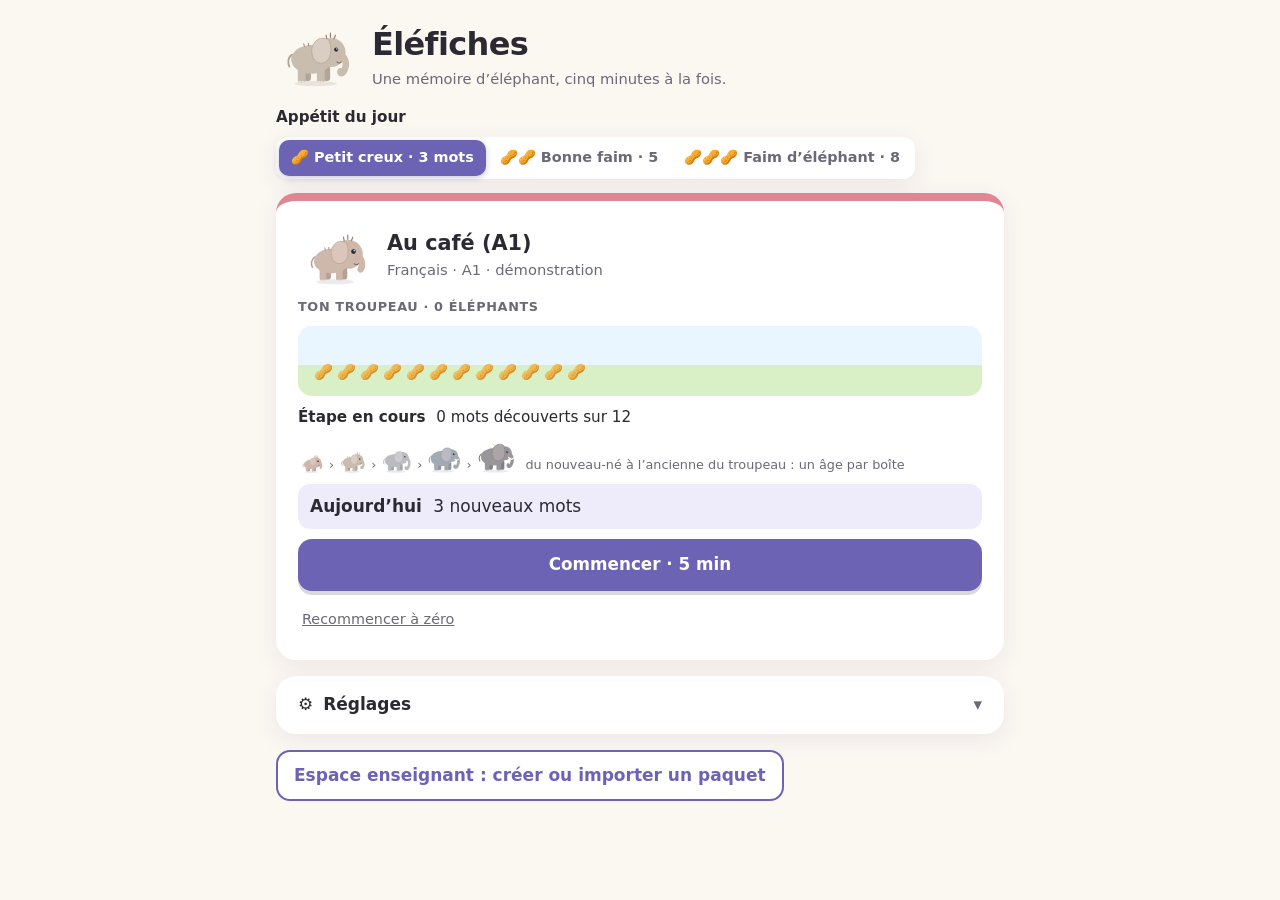
==== index.html @ a25e5dcf "Première version d'Éléfiches : moteur, sessions, éditeur de paquets Répétition espacée (FSRS), activ" ====
<!DOCTYPE html>
<html lang="fr">
<head>
<meta charset="utf-8">
<meta name="viewport" content="width=device-width, initial-scale=1">
<title>Éléfiches</title>
<meta name="description" content="Éléfiches : mémoriser le vocabulaire d'une langue par la répétition espacée.">
<link rel="icon" href="data:image/svg+xml,%3Csvg xmlns='http://www.w3.org/2000/svg' viewBox='50 14 62 62'%3E%3Ccircle cx='84' cy='42' r='20' fill='%23a4aab4'/%3E%3Cpath d='M98 45C109 50 107 68 101 74' fill='none' stroke='%23a4aab4' stroke-width='9' stroke-linecap='round'/%3E%3Cpath d='M80 22C62 14 50 32 55 48C59 62 75 64 82 50C85 42 85 30 80 22Z' fill='%23babac2' stroke='%238d939e'/%3E%3Ccircle cx='91' cy='38' r='3' fill='%232b2a33'/%3E%3C/svg%3E">
<link rel="stylesheet" href="css/app.css">
</head>
<body>
<main id="app"><p style="padding:24px">Éléfiches…</p></main>
<noscript>Éléfiches a besoin de JavaScript pour fonctionner.</noscript>
<script type="module" src="js/app.js"></script>
</body>
</html>
---- css/app.css ----
/* Éléfiches — feuille de style. Couleurs principales en variables pour faciliter une future charte. */
:root {
  --bg: #fbf7f1; --card: #ffffff; --ink: #2b2a33; --muted: #6b6878; --line: #e9e3da;
  --brand: #6c63b5; --brand-ink: #ffffff; --brand-soft: #eeecfa; --accent: #ff7a59;
  --good: #1f8a5b; --good-soft: #e3f5ec; --soft: #fff3e2; --soft-ink: #8a5a12; --warn: #b3261e;
  --radius: 20px; --shadow: 0 6px 24px rgba(60, 50, 110, .08);
  font-family: ui-rounded, "SF Pro Rounded", "Nunito", "Segoe UI", system-ui, sans-serif;
  color-scheme: light dark;
}
@media (prefers-color-scheme: dark) {
  :root { --bg: #17161d; --card: #22212b; --ink: #f1eff7; --muted: #a9a5b8; --line: #34323f;
    --brand: #9d95e6; --brand-ink: #17161d; --brand-soft: #2c2a45; --good: #5fd3a0; --good-soft: #1c3a2e;
    --soft: #3a2f1c; --soft-ink: #f2c77d; --warn: #ff8a80; --shadow: none; }
}
* { box-sizing: border-box; }
body { margin: 0; background: var(--bg); color: var(--ink); font-size: 17px; line-height: 1.5; }
#app { max-width: 760px; margin: 0 auto; padding: 20px 16px 64px; }
h1, h2, h3, p { margin: 0; }
h1 { font-size: 2rem; letter-spacing: -.02em; }
button, input, select { font: inherit; color: inherit; }
button { cursor: pointer; }
:focus-visible { outline: 3px solid var(--accent); outline-offset: 2px; }

.top { display: flex; align-items: center; gap: 14px; flex-wrap: wrap; margin-bottom: 16px; }
.brand { flex: 1; min-width: 180px; }
.brand p, .meta { color: var(--muted); font-size: .92rem; }
select, input:not([type=file]) { background: var(--card); border: 2px solid var(--line); border-radius: 12px; padding: 8px 10px; }
.mascot { flex: none; }

.banner { background: var(--brand-soft); border-radius: 14px; padding: 10px 14px; font-size: .92rem; margin-bottom: 12px; }
.banner.warn { background: var(--soft); color: var(--soft-ink); }
.banner.good { background: var(--good-soft); }

.card { background: var(--card); border-radius: var(--radius); box-shadow: var(--shadow); padding: 22px; margin-bottom: 16px; }
.decks { display: grid; gap: 16px; grid-template-columns: repeat(auto-fit, minmax(280px, 1fr)); }
.deck { border-top: 8px solid hsl(var(--th) 60% 70%); display: flex; flex-direction: column; gap: 10px; margin: 0; }
.deck h2 { font-size: 1.3rem; }
.boxes { display: flex; gap: 3px; height: 26px; border-radius: 10px; overflow: hidden; font-size: .78rem; font-weight: 700; }
.boxes span { display: grid; place-items: center; min-width: 22px; color: #2b2a33; }
.b0 { background: #dcd8cf; } .b1 { background: #ffd0c2; } .b2 { background: #ffe2a8; } .b3 { background: #d9ecb0; } .b4 { background: #a9e3c5; } .b5 { background: #9fd0f5; }
.stats { list-style: none; display: flex; gap: 16px; padding: 0; margin: 0; color: var(--muted); font-size: .92rem; }
.stats b { color: var(--ink); font-size: 1.25rem; margin-right: 3px; }
.herd { font-size: .9rem; color: var(--muted); min-height: 26px; }
.mini { display: inline-block; vertical-align: middle; margin-right: 2px; }
.rest { background: var(--good-soft); border-radius: 12px; padding: 10px 12px; font-size: .92rem; }

.primary { background: var(--brand); color: var(--brand-ink); border: 0; border-radius: 14px; padding: 13px 20px; font-weight: 700; font-size: 1.05rem; box-shadow: 0 4px 0 rgba(0, 0, 0, .15); }
.primary:active { transform: translateY(2px); box-shadow: 0 2px 0 rgba(0, 0, 0, .15); }
.link { background: none; border: 0; color: var(--muted); text-decoration: underline; padding: 8px 4px; font-size: .9rem; align-self: flex-start; }
.link.danger { color: var(--warn); font-weight: 700; }
.icon { background: var(--brand-soft); border: 0; border-radius: 50%; width: 44px; height: 44px; font-size: 1.1rem; vertical-align: middle; }
.row { display: flex; gap: 12px; align-items: center; flex-wrap: wrap; margin-top: 14px; }

.import form { display: grid; gap: 12px; margin-top: 12px; }
.import label, .typed label { display: grid; gap: 4px; font-size: .92rem; color: var(--muted); }
.import .primary { justify-self: start; }

.bar { display: flex; align-items: center; gap: 10px; margin-bottom: 8px; }
.trunk { flex: 1; display: flex; align-items: center; min-width: 0; }
.trunk .head { flex: none; margin-right: -12px; position: relative; z-index: 1; }
.trunk .track { flex: 1; height: 16px; background: var(--line); border-radius: 99px; overflow: hidden; }
.trunk .track span { display: block; height: 100%; min-width: 14px; background: #a4aab4; border-radius: 99px; transition: width .5s cubic-bezier(.3, 1.4, .5, 1); }
.trunk .nut { font-size: 1.3rem; margin-left: 4px; }
.dots { display: flex; gap: 5px; }
.dots i { width: 14px; height: 14px; border-radius: 50%; border: 2px solid var(--accent); }
.dots i.on { background: var(--accent); }
.where { margin-bottom: 10px; }
.chip { display: inline-block; background: var(--brand-soft); border-radius: 99px; padding: 3px 11px; font-size: .82rem; font-weight: 600; }
.chip.theme { background: hsl(var(--th) 70% 90%); color: hsl(var(--th) 45% 28%); }
.chips { display: flex; gap: 6px; flex-wrap: wrap; margin: 8px 0; }

.study { border-top: 10px solid hsl(var(--th) 60% 70%); display: grid; gap: 12px;
  background: linear-gradient(hsl(var(--th) 75% 95%), var(--card) 150px); }
@media (prefers-color-scheme: dark) { .study { background: linear-gradient(hsl(var(--th) 30% 22%), var(--card) 150px); } }
.kicker, .question { color: var(--muted); font-weight: 700; font-size: .95rem; }
.kicker { color: var(--accent); text-transform: uppercase; letter-spacing: .06em; font-size: .8rem; }
.word { font-size: 2rem; line-height: 1.2; }
.ipa { color: var(--muted); }
.def { font-size: 1.1rem; } .def.big { font-size: 1.35rem; font-weight: 600; }
.example { font-style: italic; border-left: 4px solid var(--line); padding-left: 12px; }
.sentence { font-size: 1.35rem; font-weight: 600; line-height: 1.7; }
.gap { display: inline-block; border-bottom: 4px solid var(--accent); border-radius: 2px; margin: 0 4px; line-height: 1; }
mark { background: var(--good-soft); color: inherit; border-radius: 6px; padding: 1px 6px; }
.hint { font-size: .95rem; color: var(--muted); }
.hint span:first-child { font-weight: 700; text-transform: uppercase; font-size: .75rem; letter-spacing: .06em; margin-right: 6px; }
.illus { max-width: 100%; max-height: 220px; border-radius: 14px; justify-self: center; }

.options { display: grid; gap: 10px; }
.option { text-align: left; background: var(--card); border: 2px solid var(--line); border-radius: 14px; padding: 14px 16px; font-size: 1.05rem; min-height: 56px; }
.option:not(:disabled):hover { border-color: var(--brand); }
.option kbd { display: inline-grid; place-items: center; width: 26px; height: 26px; border-radius: 8px; background: var(--brand-soft); font: inherit; font-size: .8rem; font-weight: 700; margin-right: 8px; }
.option.right { border-color: var(--good); background: var(--good-soft); }
.option.wrong { border-color: var(--soft-ink); background: var(--soft); }
.option:disabled { cursor: default; color: inherit; opacity: 1; }
.typed input { font-size: 1.25rem; padding: 12px 14px; width: 100%; }

.feedback { display: grid; gap: 8px; border-left: 8px solid var(--good); }
.feedback.soft { border-left-color: #f0b450; background: var(--soft); }
.feedback h3 { font-size: 1.3rem; }
.feedback .primary { justify-self: start; margin-top: 6px; }
.done { text-align: center; display: grid; gap: 10px; justify-items: center; }
@media (prefers-reduced-motion: reduce) { * { transition: none !important; } }

/* Accueil */
.deckhead { display: flex; align-items: center; gap: 12px; }
.label { font-size: .8rem; font-weight: 700; text-transform: uppercase; letter-spacing: .05em; color: var(--muted); }
.gauge { height: 14px; background: var(--line); border-radius: 99px; overflow: hidden; }
.gauge span { display: block; height: 100%; border-radius: 99px; background: linear-gradient(90deg, #8d84d1, #ff7a59); transition: width .6s; }
.gauge.wide { width: min(100%, 320px); }
.boxes { height: 22px; }
.herd b, .mission b { margin-right: 6px; }
.mission { background: var(--brand-soft); border-radius: 12px; padding: 10px 12px; }
.secondary { background: var(--card); border: 2px solid var(--brand); color: var(--brand); border-radius: 14px; padding: 11px 16px; font-weight: 700; }
.secondary.small { padding: 7px 12px; font-size: .9rem; border-radius: 11px; }
details.settings { margin-top: 16px; padding: 0; overflow: hidden; }
details.settings summary { font-weight: 700; cursor: pointer; padding: 16px 22px; list-style: none; display: flex; align-items: center; gap: 10px; }
details.settings summary::-webkit-details-marker { display: none; }
details.settings summary::after { content: "▾"; margin-left: auto; color: var(--muted); transition: transform .2s; }
details.settings[open] summary::after { transform: rotate(180deg); }
details.settings[open] summary { border-bottom: 1px solid var(--line); }
.setrow { display: flex; justify-content: space-between; align-items: center; gap: 10px 16px; flex-wrap: wrap; padding: 12px 22px; font-size: .95rem; }
.setrow + .setrow { border-top: 1px solid var(--line); }
.seg { display: inline-flex; background: var(--bg); border-radius: 12px; padding: 3px; gap: 2px; flex-wrap: wrap; }
.seg button { border: 0; background: none; border-radius: 10px; padding: 7px 12px; font-size: .9rem; font-weight: 600; color: var(--muted); min-height: 36px; }
.seg button[aria-pressed=true] { background: var(--brand); color: var(--brand-ink); box-shadow: 0 2px 6px rgba(60, 50, 110, .25); }

/* Session */
.gloss { color: var(--muted); font-size: 1rem; }
.gloss::before { content: "→ "; }
.hint { display: grid; gap: 2px; font-size: .95rem; color: var(--muted); }
.hint .tag { font-weight: 700; text-transform: uppercase; font-size: .75rem; letter-spacing: .06em; }
.hintdef { color: var(--ink); }
.win { display: flex; align-items: center; gap: 10px; font-weight: 700; background: var(--card); border-radius: 14px; padding: 8px 12px; }
.hop { animation: hop .7s ease-out 2; transform-origin: 50% 90%; }
@keyframes hop { 0%, 100% { transform: translateY(0) scale(1); } 35% { transform: translateY(-12px) scale(1.06, .96); } 60% { transform: translateY(0) scale(.97, 1.04); } }
.big { font-size: 1.3rem; font-weight: 700; }
.done .row { justify-content: center; }
.toast { position: fixed; left: 50%; bottom: 20px; transform: translateX(-50%); background: var(--ink); color: var(--bg); padding: 10px 16px; border-radius: 12px; font-size: .92rem; max-width: 90vw; z-index: 5; }

/* Espace enseignant */
.lead { color: var(--muted); margin: 6px 0 16px; }
.steps { margin: 0; padding-left: 22px; display: grid; gap: 8px; }
.models { list-style: none; margin: 12px 0 0; padding: 0; display: grid; gap: 14px; }
.models li { display: grid; gap: 4px; }
.scroll { overflow-x: auto; }
table { border-collapse: collapse; width: 100%; font-size: .92rem; margin-top: 10px; }
th, td { text-align: left; vertical-align: top; padding: 8px 10px; border-bottom: 1px solid var(--line); }
tbody th { white-space: nowrap; font-family: ui-monospace, monospace; font-size: .85rem; }


/* Troupeau */
.prairie { display: flex; flex-wrap: wrap; align-items: flex-end; gap: 2px 4px; min-height: 70px; padding: 14px 10px 8px; border-radius: 14px;
  background: linear-gradient(#e9f6ff 0 55%, #d9efc6 55%); }
@media (prefers-color-scheme: dark) { .prairie { background: linear-gradient(#232b3a 0 55%, #26371f 55%); } }
.prairie .ele { line-height: 0; }
.prairie .seeds { display: inline-flex; flex-wrap: wrap; gap: 4px; align-items: center; margin-left: 6px; padding-bottom: 4px; }
.prairie .seeds i { font-style: normal; font-size: .95rem; opacity: .8; }
.prairie .seeds small { color: #5c5a52; font-size: .75rem; }

/* Éditeur */
.sec { margin: 22px 0 10px; font-size: 1.2rem; }
.decklist, .cardlist { list-style: none; margin: 12px 0 0; padding: 0; display: grid; gap: 10px; }
.decklist li { display: flex; justify-content: space-between; align-items: center; gap: 10px; flex-wrap: wrap; padding-bottom: 10px; border-bottom: 1px solid var(--line); }
.decklist li:last-child { border: 0; padding-bottom: 0; }
.decklist .row { margin: 0; }
.tools { margin: 0; } .tools input { flex: 1; min-width: 150px; }
.cardrow { width: 100%; display: flex; align-items: center; gap: 12px; text-align: left; background: var(--card); border: 2px solid var(--line); border-radius: 14px; padding: 8px 12px; }
.cardrow:hover { border-color: var(--brand); }
.cardrow img, .cardrow .swatch { flex: none; width: 44px; height: 44px; border-radius: 10px; object-fit: cover; background: hsl(var(--th) 65% 85%); }
.cardrow .marks { margin-left: auto; }
textarea { font: inherit; color: inherit; background: var(--card); border: 2px solid var(--line); border-radius: 12px; padding: 8px 10px; resize: vertical; }
fieldset { border: 2px solid var(--line); border-radius: 14px; padding: 12px; display: grid; gap: 8px; margin: 0; min-width: 0; }
fieldset input { max-width: 100%; min-width: 0; }
fieldset .illus { max-height: 160px; justify-self: start; }
form.import { display: grid; gap: 12px; }
form.import label { min-width: 0; }
legend { font-weight: 700; padding: 0 6px; font-size: .92rem; }
.two { display: grid; gap: 12px; grid-template-columns: repeat(auto-fit, minmax(180px, 1fr)); }
[hidden] { display: none !important; }

.stage { font-size: .95rem; } .stage b { margin-right: 6px; }
.sethint { padding: 0 22px 12px; font-size: .82rem; color: var(--muted); }

.appetite { display: flex; align-items: center; justify-content: space-between; gap: 8px 14px; flex-wrap: wrap; margin-bottom: 14px; font-weight: 700; font-size: .95rem; }
.appetite .seg { background: var(--card); box-shadow: var(--shadow); }
.ages { display: flex; align-items: flex-end; gap: 3px; flex-wrap: wrap; font-size: .8rem; }
.ages span:last-child { margin-left: 6px; }
.quip { font-style: italic; color: var(--muted); }

/* Éléphants animés. Les origines sont exprimées dans le repère du dessin (viewBox). */
.mascot, .head { overflow: visible; }
.e-ear { transform-origin: 82px 38px; } .e-trunk { transform-origin: 97px 45px; } .e-tail { transform-origin: 20px 44px; } .e-eye { transform-origin: 91px 38px; }
.e-zz { display: none; }
.idle .e-ear { animation: flap 6s ease-in-out infinite; } .idle .e-tail { animation: wag 5s ease-in-out infinite; } .idle .e-eye { animation: blink 4.6s linear infinite; }
.ele:nth-child(3n) .e-ear, .ele:nth-child(3n) .e-tail { animation-delay: -2s; } .ele:nth-child(3n+1) .e-ear, .ele:nth-child(3n+1) .e-eye { animation-delay: -3.7s; }
.ele:nth-child(5n) .e-tail { animation-delay: -1.1s; }
@keyframes flap { 0%, 86%, 100% { transform: scaleX(1); } 90% { transform: scaleX(.7); } 94% { transform: scaleX(1.04); } 97% { transform: scaleX(.8); } }
@keyframes wag { 0%, 88%, 100% { transform: rotate(0); } 91% { transform: rotate(22deg); } 94% { transform: rotate(-14deg); } 97% { transform: rotate(12deg); } }
@keyframes blink { 0%, 95%, 100% { transform: scaleY(1); } 97.5% { transform: scaleY(.1); } }
/* Joie : petit saut, trompe levée, oreilles qui battent. */
.joy, .hop .mascot { animation: hop .7s ease-out 2; transform-origin: 50% 90%; }
.joy .e-trunk, .hop .e-trunk { animation: toot 1.4s ease-in-out 1; } .joy .e-ear, .hop .e-ear { animation: flapfast .35s ease-in-out 4; }
@keyframes toot { 0%, 100% { transform: rotate(0); } 25%, 70% { transform: rotate(-78deg); } 47% { transform: rotate(-64deg); } }
@keyframes flapfast { 0%, 100% { transform: scaleX(1); } 50% { transform: scaleX(.68); } }
/* Erreur : l'éléphant se cache derrière son oreille, puis risque un œil. */
.oops .e-ear { animation: hide 2.6s ease-in-out forwards; } .oops .e-tail { animation: wag 1.2s ease-in-out 2; }
@keyframes hide { 0% { transform: translate(0); } 18%, 62% { transform: translate(13px, 1px) scaleX(1.12); } 78% { transform: translate(6px); } 88% { transform: translate(12px, 1px) scaleX(1.1); } 100% { transform: translate(5px); } }
.oopsrow { display: flex; align-items: center; gap: 10px; font-style: italic; min-height: 46px; }
/* Sieste : œil fermé, petits z. */
.sleep .e-eye { transform: scaleY(.12); } .sleep .e-zz { display: block; animation: zz 2.8s ease-in-out infinite; } .sleep .e-zz.z2 { animation-delay: -1.4s; }
@keyframes zz { 0% { opacity: 0; transform: translate(0, 6px); } 40% { opacity: 1; } 100% { opacity: 0; transform: translate(4px, -8px); } }
/* Fin de session : pluie de cacahuètes. */
.done { position: relative; overflow: hidden; } .done > * { position: relative; }
.rain { position: absolute !important; inset: 0; pointer-events: none; }
.rain i { position: absolute; top: -40px; font-style: normal; animation: fall 2.1s cubic-bezier(.4, 0, .9, .6) forwards; }
@keyframes fall { 0% { transform: translateY(0) rotate(0); opacity: 1; } 80% { opacity: 1; } 100% { transform: translateY(640px) rotate(320deg); opacity: 0; } }
@media (prefers-reduced-motion: reduce) { .mascot, .head, .mascot *, .head *, .rain i { animation: none !important; } .rain { display: none; } }
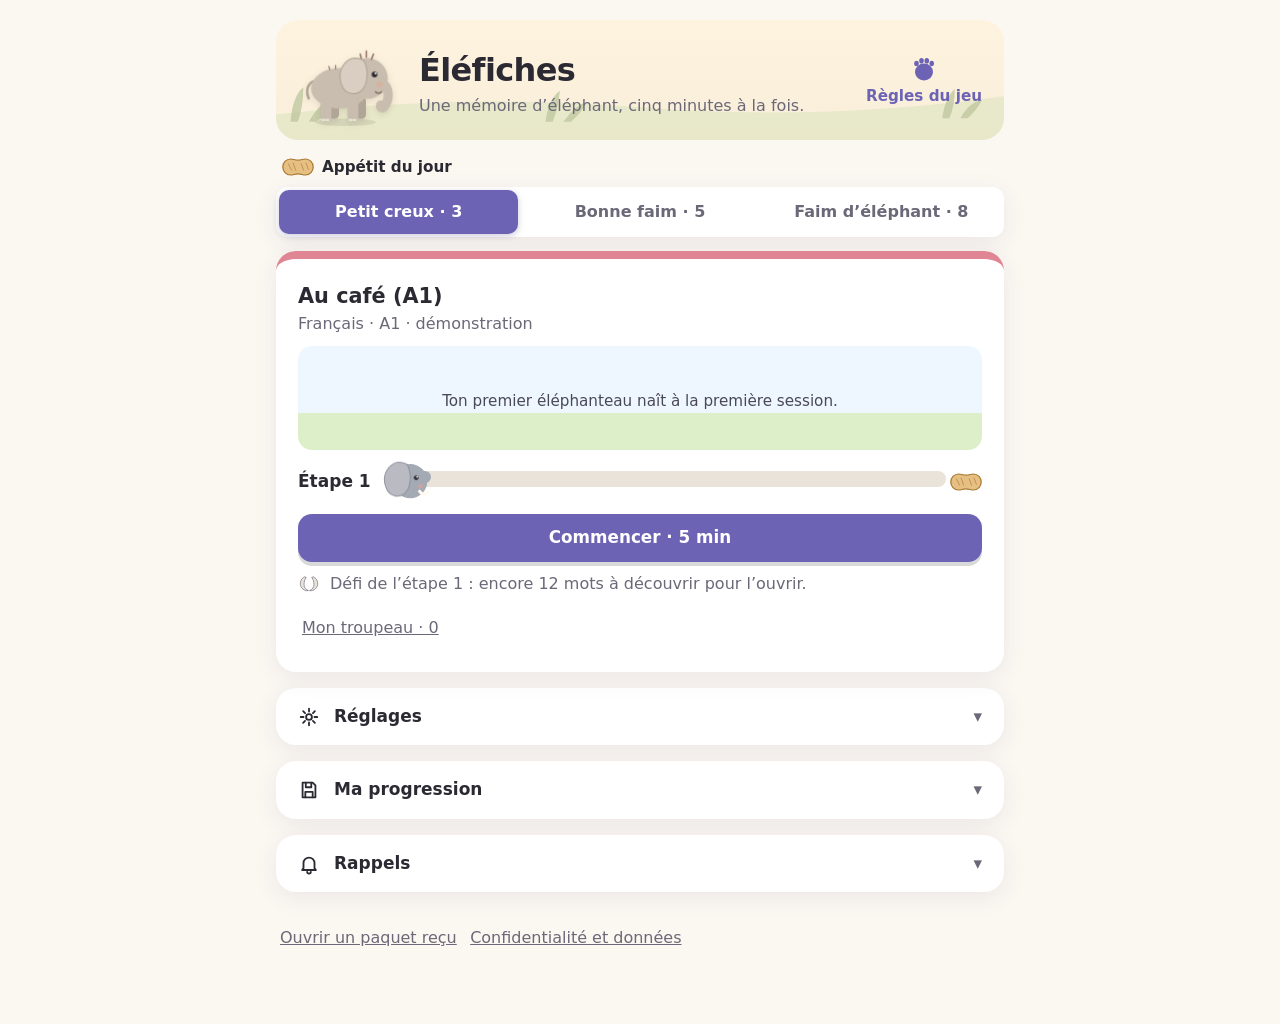
==== commit ed3fa397: "Version 10 : écoute, oral, phrases, course, sauvegarde, confidentialité, sécurité - Exercices : écou" ====
--- a/index.html
+++ b/index.html
@@ -2,10 +2,18 @@
 <html lang="fr">
 <head>
 <meta charset="utf-8">
+<meta http-equiv="Content-Security-Policy" content="default-src 'self'; script-src 'self'; style-src 'self' 'unsafe-inline'; style-src-elem 'self'; img-src 'self' data: blob:; media-src 'self' data: blob:; connect-src 'self' blob:; frame-src 'none'; worker-src 'none'; object-src 'none'; base-uri 'self'; form-action 'none'">
+<meta name="referrer" content="no-referrer">
 <meta name="viewport" content="width=device-width, initial-scale=1">
 <title>Éléfiches</title>
 <meta name="description" content="Éléfiches : mémoriser le vocabulaire d'une langue par la répétition espacée.">
 <link rel="icon" href="data:image/svg+xml,%3Csvg xmlns='http://www.w3.org/2000/svg' viewBox='50 14 62 62'%3E%3Ccircle cx='84' cy='42' r='20' fill='%23a4aab4'/%3E%3Cpath d='M98 45C109 50 107 68 101 74' fill='none' stroke='%23a4aab4' stroke-width='9' stroke-linecap='round'/%3E%3Cpath d='M80 22C62 14 50 32 55 48C59 62 75 64 82 50C85 42 85 30 80 22Z' fill='%23babac2' stroke='%238d939e'/%3E%3Ccircle cx='91' cy='38' r='3' fill='%232b2a33'/%3E%3C/svg%3E">
+<meta name="theme-color" content="#fbf7f1">
+<meta name="mobile-web-app-capable" content="yes">
+<meta name="apple-mobile-web-app-capable" content="yes">
+<meta name="apple-mobile-web-app-title" content="Éléfiches">
+<link rel="apple-touch-icon" href="icons/elefiches-180.png">
+<link rel="icon" type="image/png" sizes="512x512" href="icons/elefiches-512.png">
 <link rel="stylesheet" href="css/app.css">
 </head>
 <body>
--- a/css/app.css
+++ b/css/app.css
@@ -1,7 +1,7 @@
 /* Éléfiches — feuille de style. Couleurs principales en variables pour faciliter une future charte. */
 :root {
   --bg: #fbf7f1; --card: #ffffff; --ink: #2b2a33; --muted: #6b6878; --line: #e9e3da;
-  --brand: #6c63b5; --brand-ink: #ffffff; --brand-soft: #eeecfa; --accent: #ff7a59;
+  --brand: #6c63b5; --brand-ink: #ffffff; --brand-soft: #eeecfa; --accent: #ff7a59; --accent-ink: #a8391f;
   --good: #1f8a5b; --good-soft: #e3f5ec; --soft: #fff3e2; --soft-ink: #8a5a12; --warn: #b3261e;
   --radius: 20px; --shadow: 0 6px 24px rgba(60, 50, 110, .08);
   font-family: ui-rounded, "SF Pro Rounded", "Nunito", "Segoe UI", system-ui, sans-serif;
@@ -9,7 +9,7 @@
 }
 @media (prefers-color-scheme: dark) {
   :root { --bg: #17161d; --card: #22212b; --ink: #f1eff7; --muted: #a9a5b8; --line: #34323f;
-    --brand: #9d95e6; --brand-ink: #17161d; --brand-soft: #2c2a45; --good: #5fd3a0; --good-soft: #1c3a2e;
+    --brand: #9d95e6; --brand-ink: #17161d; --brand-soft: #2c2a45; --accent-ink: #ffab94; --good: #5fd3a0; --good-soft: #1c3a2e;
     --soft: #3a2f1c; --soft-ink: #f2c77d; --warn: #ff8a80; --shadow: none; }
 }
 * { box-sizing: border-box; }
@@ -215,3 +215,182 @@
 .rain i { position: absolute; top: -40px; font-style: normal; animation: fall 2.1s cubic-bezier(.4, 0, .9, .6) forwards; }
 @keyframes fall { 0% { transform: translateY(0) rotate(0); opacity: 1; } 80% { opacity: 1; } 100% { transform: translateY(640px) rotate(320deg); opacity: 0; } }
 @media (prefers-reduced-motion: reduce) { .mascot, .head, .mascot *, .head *, .rain i { animation: none !important; } .rain { display: none; } }
+
+/* ----- Accueil simplifié ----- */
+.top { flex-wrap: nowrap; align-items: center; }
+.rulesbtn { margin-left: auto; display: inline-flex; flex-direction: column; align-items: center; gap: 2px; background: none; border: 0; color: var(--brand); font-weight: 700; font-size: .95rem; padding: 6px 8px; border-radius: 12px; min-width: 48px; min-height: 48px; }
+.aplabel { display: inline-flex; align-items: center; gap: 8px; }
+.prairie { justify-content: center; gap: 6px 10px; min-height: 104px; padding: 16px 10px 10px; background: linear-gradient(#eef7ff 0 64%, #dcefc9 64%); }
+.hintline { align-self: center; color: #4a4857; font-size: .95rem; text-align: center; }
+.stagebar { display: flex; align-items: center; gap: 12px; font-weight: 700; }
+.stagebar .trunk { flex: 1; }
+.nut { flex: none; margin-left: 6px; }
+.herdlist, .agelist { list-style: none; margin: 12px 0 0; padding: 0; display: grid; gap: 14px 10px; grid-template-columns: repeat(auto-fill, minmax(104px, 1fr)); }
+.herdlist li { display: grid; justify-items: center; text-align: center; gap: 2px; }
+.agelist { grid-template-columns: 1fr; } .agelist li { display: flex; align-items: center; gap: 12px; }
+
+/* ----- Accessibilité : tailles, capitales, italiques, cibles tactiles ----- */
+.meta, .brand p, .banner, .rest, .link, .hint, .chip, .herd, .import label, .typed label, .setrow, .sethint, .seg button, table, .stats, .toast, legend, .secondary.small, .ages { font-size: 1rem; }
+.label, .kicker, .hint .tag, .hint span:first-child { text-transform: none; letter-spacing: 0; font-size: 1rem; }
+.kicker { color: var(--accent-ink); }
+.example, .quip, .oopsrow { font-style: normal; }
+.quip, .oopsrow { color: var(--muted); }
+.seg button { min-height: 44px; } .link { min-height: 44px; } .icon { width: 48px; height: 48px; }
+.option .mark { font-weight: 700; margin-left: 6px; }
+.done { text-align: left; justify-items: start; } .done > .mascot { justify-self: center; } .done h2, .done .big { justify-self: center; text-align: center; }
+.done .row { justify-content: flex-start; }
+p { max-width: 68ch; }
+
+.askline { font-weight: 700; }
+
+/* ---------- Version « tout en choix » : rappel de tête, phrase à reconstruire, défi d'étape ---------- */
+.gate { display: grid; gap: 4px; padding: 16px; border-radius: 16px; background: var(--brand-soft); }
+.gate .row { margin-top: 10px; }
+.situation { font-size: 1.2rem; font-weight: 600; padding: 14px 16px; border-left: 6px solid hsl(var(--th) 55% 60%); background: var(--bg); border-radius: 0 14px 14px 0; }
+.line, .bank { display: flex; flex-wrap: wrap; gap: 8px; align-items: center; }
+.line { min-height: 68px; padding: 10px; border: 2px dashed var(--muted); border-radius: 16px; font-size: 1.15rem; font-weight: 600; }
+.placeholder { color: var(--muted); font-weight: 400; font-size: 1rem; }
+.chunk { background: var(--card); border: 2px solid var(--brand); border-radius: 12px; padding: 9px 14px; min-height: 46px; font-size: 1.1rem; touch-action: none; user-select: none; -webkit-user-select: none; }
+.chunk:disabled { opacity: .35; cursor: default; }
+.chunk.locked { opacity: 1; border-color: var(--good); background: var(--good-soft); }
+.chunk.lifted { opacity: .3; }
+.chunk.ghost { position: fixed; z-index: 20; margin: -24px 0 0 -30px; pointer-events: none; box-shadow: 0 8px 20px rgba(0, 0, 0, .25); }
+.again { color: var(--soft-ink); background: var(--soft); border-radius: 12px; padding: 8px 12px; }
+.spelling { font-size: 1.5rem; font-weight: 700; }
+.spelling mark, .banklist mark { background: var(--good-soft); color: inherit; border-bottom: 3px solid var(--good); padding: 0 2px; border-radius: 4px; }
+.explain { background: var(--bg); border-radius: 12px; padding: 8px 12px; }
+.matchgrid { display: grid; grid-template-columns: minmax(0, 2fr) minmax(0, 3fr); gap: 10px; align-items: start; }
+.matchgrid > div { display: grid; gap: 8px; }
+.tile { text-align: left; background: var(--card); border: 2px solid var(--line); border-radius: 14px; padding: 10px 12px; min-height: 56px; font-size: 1rem; }
+.tile.sel { border-color: var(--brand); background: var(--brand-soft); }
+.tile.ok { border-color: var(--good); background: var(--good-soft); opacity: .75; cursor: default; }
+.tile.bad { border-color: var(--soft-ink); background: var(--soft); }
+.banklist { margin: 0; padding-left: 24px; display: grid; gap: 14px; font-size: 1.15rem; line-height: 2; }
+.slot { min-width: 96px; min-height: 44px; border: 0; border-bottom: 4px solid var(--accent); border-radius: 8px 8px 2px 2px; background: var(--bg); font-weight: 700; padding: 2px 10px; }
+.slot.cur { background: var(--brand-soft); border-bottom-color: var(--brand); }
+.missed { margin: 6px 0 12px; padding-left: 22px; display: grid; gap: 4px; }
+.promptbox { display: grid; gap: 6px; margin-top: 16px; justify-items: start; }
+.prompt { margin: 0; width: 100%; max-height: 180px; overflow: auto; white-space: pre-wrap; background: var(--bg); border: 2px solid var(--line); border-radius: 12px; padding: 10px 12px; font: inherit; font-size: 1rem; }
+textarea { font: inherit; color: inherit; background: var(--card); border: 2px solid var(--line); border-radius: 12px; padding: 8px 10px; width: 100%; }
+details.more { margin-top: 14px; }
+details.more > summary { cursor: pointer; font-weight: 700; min-height: 44px; display: flex; align-items: center; gap: 8px; }
+details.more > summary::before { content: '▸'; } details.more[open] > summary::before { content: '▾'; }
+details.more > summary::-webkit-details-marker { display: none; }
+details.card.more h2 { margin-top: 18px; font-size: 1.15rem; }
+.import form[data-builder], .import details.more { display: grid; gap: 12px; }
+.loose { display: grid; gap: 8px; justify-items: start; position: sticky; top: 8px; z-index: 5; border: 2px solid var(--brand); }
+.imggrid { list-style: none; margin: 0 0 16px; padding: 0; display: grid; gap: 10px; grid-template-columns: repeat(auto-fill, minmax(130px, 1fr)); }
+.imgtile { width: 100%; display: grid; gap: 6px; justify-items: center; background: var(--card); border: 2px solid var(--line); border-radius: 14px; padding: 8px; min-height: 120px; font-size: 1rem; }
+.imgtile:disabled { cursor: default; color: inherit; opacity: 1; }
+.imgtile img, .imgtile .swatch { width: 100%; height: 88px; object-fit: contain; border-radius: 10px; }
+.imgtile .swatch { background: hsl(var(--th) 60% 88%); }
+@media (prefers-reduced-motion: no-preference) { .tile.bad { animation: nope .3s; } }
+@keyframes nope { 25% { transform: translateX(-4px); } 75% { transform: translateX(4px); } }
+.import .sethint, .card > .sethint, details.more .sethint, .promptbox .sethint { padding: 0; }
+
+/* ---------- Version 8 : réponses courtes écrites, difficulté ressentie, paquet reçu ---------- */
+.helpline { color: var(--muted); margin-top: 10px; }
+.helpline .tag { font-weight: 700; }
+.letters { font-family: ui-monospace, "SF Mono", Menlo, Consolas, monospace; font-size: 1.15rem; color: var(--ink); white-space: pre-wrap; }
+.typed input { font-size: 1.2rem; min-height: 52px; width: 100%; }
+.askline { font-weight: 700; margin-top: 6px; }
+.felt { margin-top: 8px; }
+.felt button { flex: 1 1 auto; min-height: 48px; }
+.filelabel { display: inline-flex; align-items: center; cursor: pointer; position: relative; }
+.filelabel:focus-within { outline: 3px solid var(--accent); outline-offset: 2px; border-radius: 8px; }
+.vh { position: absolute; width: 1px; height: 1px; opacity: 0; overflow: hidden; }
+label.inline { display: inline-flex; align-items: center; gap: 6px; }
+.fields { display: grid; gap: 12px; margin-top: 12px; } .fields label { display: grid; gap: 4px; color: var(--muted); } .fields input, .fields select { width: 100%; }
+
+/* v9 : frein aux nouveaux mots, avec le choix de passer outre */
+.heldline { margin: 0; font-size: 1rem; color: var(--muted); }
+.heldline .link { display: inline; padding: 0; font-weight: 700; }
+
+/* v9 : défi d'étape toujours visible, défenses en récompense */
+.tusks path { fill: #f6ecd2; stroke: #b99a55; stroke-width: 1.6; stroke-linejoin: round; }
+.tusks.off path { fill: var(--line); stroke: var(--muted); stroke-width: 1.2; }
+.secondary.challenge { display: flex; align-items: center; justify-content: center; gap: 10px; }
+.chlock, .tuskrow { display: flex; align-items: center; gap: 10px; margin: 0; font-size: 1rem; color: var(--muted); }
+.chlock svg, .tuskrow svg { flex: none; } .tuskrow { flex-wrap: wrap; }
+.tuskrow { gap: 4px; color: var(--ink, inherit); font-weight: 700; } .tuskrow span { margin-left: 8px; }
+.tuskwin { justify-content: center; }
+.studenturl { margin: 0 0 12px; font-size: 1rem; color: var(--muted); overflow-wrap: anywhere; }
+
+/* v10 : écoute, oral, phrase libre, images à choisir */
+#toasts { position: fixed; left: 0; right: 0; bottom: 0; z-index: 30; pointer-events: none; }
+.options .option.pic { display: flex; align-items: center; gap: 12px; padding: 8px 12px; }
+.option.pic img { width: 96px; height: 96px; object-fit: contain; border-radius: 12px; background: #fff; flex: none; }
+.option.pic .cap { font-size: 1rem; }
+.earrow { margin: 6px 0 14px; text-align: center; }
+.earbtn { min-height: 64px; padding: 12px 22px; border-radius: 18px; border: 2px solid var(--brand); background: var(--card); color: var(--ink); font-size: 1.25rem; font-weight: 700; }
+.earbtn span { font-size: 1rem; margin-left: 6px; }
+.hintimg { width: 72px; height: 72px; object-fit: contain; border-radius: 10px; background: #fff; float: right; margin: 0 0 6px 10px; }
+.recapimg { width: 56px; height: 56px; object-fit: contain; border-radius: 10px; background: #fff; vertical-align: middle; margin-right: 10px; }
+.rec.on { background: #c0392b; border-color: #c0392b; }
+.sethint.oral { padding: 0; margin: 8px 0 0; }
+.mine { display: flex; flex-direction: column; gap: 4px; margin: 10px 0; padding: 10px 12px; border-radius: 12px; background: var(--bg); }
+.mine audio { width: 100%; }
+.shadow { margin: 12px 0; padding: 12px; border-radius: 14px; border: 1px dashed var(--line); }
+.shadow .example { margin: 6px 0 10px; font-size: 1.1rem; }
+.mysentence { display: block; margin: 12px 0; font-size: 1rem; color: var(--muted); }
+.mysentence textarea { display: block; width: 100%; margin-top: 6px; padding: 10px 12px; border-radius: 12px; border: 2px solid var(--line); font: inherit; color: var(--ink); background: var(--card); }
+.models { list-style: none; padding: 0; margin: 10px 0; } .models li { display: flex; align-items: center; gap: 8px; padding: 6px 0; font-size: 1.1rem; }
+.icon.small { width: 44px; height: 44px; flex: none; }
+
+/* v10 : course, rappels, contrôle du paquet */
+.secondary.race { display: flex; align-items: center; justify-content: center; gap: 8px; }
+.racetime { flex: 1; height: 14px; border-radius: 8px; background: var(--line); overflow: hidden; }
+.racetime span { display: block; height: 100%; background: var(--accent); transition: width .2s linear; }
+.racescore { min-width: 40px; text-align: center; font-weight: 800; font-size: 1.3rem; }
+.track { position: relative; height: 64px; margin: 6px 0 12px; border-bottom: 4px dashed var(--line); }
+.track .hare, .track .runner, .track .finish { position: absolute; bottom: 0; transform: translateX(-50%); transition: left .25s ease-out; font-size: 1.9rem; line-height: 1; }
+.track .finish { left: 94%; font-size: 1.5rem; } .track .hare { transition: left .2s linear; }
+.racecard .illus.small { max-height: 110px; width: auto; display: block; margin: 0 auto 8px; }
+@media (prefers-reduced-motion: reduce) { .track .hare, .track .runner, .racetime span { transition: none; } }
+.remind input[type=time] { min-height: 44px; padding: 6px 10px; border-radius: 10px; border: 2px solid var(--line); font: inherit; background: var(--card); color: var(--ink); }
+
+.audit { margin: 6px 0 0; font-size: 1rem; } .audit.ok { color: var(--muted); }
+.audit summary { cursor: pointer; color: var(--muted); } .audit.warn summary { color: var(--accent-ink); font-weight: 700; }
+.audit ul { margin: 6px 0; padding-left: 18px; } .audit li.w { font-weight: 600; }
+
+/* v10 : pictogrammes dessinés, décor de savane, sauvegarde */
+.ic { vertical-align: -4px; flex: none; } .icon .ic { width: 24px; height: 24px; }
+.earbtn { display: inline-flex; align-items: center; gap: 8px; } .earbtn .ic { width: 28px; height: 28px; }
+.rec, .shadow .secondary, .remind .secondary { display: inline-flex; align-items: center; justify-content: center; gap: 8px; }
+.top { position: relative; padding: 14px 14px 10px; border-radius: 22px; background: linear-gradient(180deg, #fdf3df, #f8eed9); overflow: hidden; }
+.top > * { position: relative; } .top .savanna { position: absolute; inset: 0; width: 100%; height: 100%; }
+.top .mascot { flex: none; filter: drop-shadow(0 2px 3px rgba(60, 40, 20, .12)); }
+@media (prefers-color-scheme: dark) { .top { background: linear-gradient(180deg, #2a2733, #24222c); } .top .savanna { opacity: .35; } }
+.rain i svg { width: 1.6em; height: 1em; }
+.track .hare svg, .track .finish svg { display: block; }
+
+.filebtn { display: inline-flex; align-items: center; justify-content: center; cursor: pointer; }
+.settings summary .ic { margin-right: 4px; }
+.duo { display: flex; align-items: flex-end; justify-content: center; gap: 18px; margin: 0; } .chlock .croc, .challenge .croc { flex: none; }
+
+/* v10 : disposition des cartes de réglages et boutons harmonisés */
+.primary, .secondary { min-height: 48px; font-size: 1.05rem; line-height: 1.25; }
+.primary { padding: 12px 20px; } .secondary { padding: 10px 18px; }
+.secondary.small { min-height: 40px; padding: 7px 12px; font-size: 1rem; }
+.secondary.danger { border-color: var(--warn, #b3261e); color: var(--warn, #b3261e); }
+.row > .primary, .row > .secondary { flex: 1 1 auto; }
+/* Cartes repliables de l'accueil (Ma progression, Réglages, Rappels) : mêmes marges partout, rien ne touche le bord. */
+details.settings[open] { padding-bottom: 18px; }
+details.settings > .sethint, details.settings > p.sethint { padding: 12px 22px 0; margin: 0; }
+details.settings > .banner { margin: 12px 22px 0; }
+details.settings .setrow { flex-direction: column; align-items: stretch; gap: 8px; padding: 14px 22px; }
+details.settings .setrow > span, details.settings .setrow > label { font-weight: 600; }
+details.settings .seg { display: flex; flex-wrap: nowrap; width: 100%; }
+details.settings .seg button { flex: 1 1 0; min-width: 0; padding: 7px 6px; }
+details.settings .stack, .privacy .stack { display: flex; flex-direction: column; gap: 10px; padding: 14px 22px 0; }
+.privacy .stack { padding: 14px 0 0; }
+.stack > .primary, .stack > .secondary, .stack > .filebtn { width: 100%; margin: 0; display: flex; align-items: center; justify-content: center; gap: 8px; text-align: center; }
+.remind input[type=time] { width: 100%; min-height: 48px; font-size: 1.05rem; }
+.appetite .seg { display: flex; width: 100%; } .appetite .seg button { flex: 1 1 0; min-width: 0; padding: 7px 6px; line-height: 1.2; }
+.privacy dl { margin: 0; } .privacy dt { font-weight: 700; margin-top: 14px; } .privacy dt:first-child { margin-top: 0; } .privacy dd { margin: 4px 0 0; color: var(--ink); }
+.privacylink { align-self: center; margin-top: 8px; }
+.privacy .sethint { padding: 0; margin: 14px 0 0; }
+/* L'image aide, le texte reste : un dessin ambigu ou manquant ne rend jamais un choix illisible. */
+.option.pic .cap { display: inline; font-size: 1rem; text-align: left; }
+.option.pic img { width: 72px; height: 72px; }
+.options.nopics .option.pic img { display: none; }
